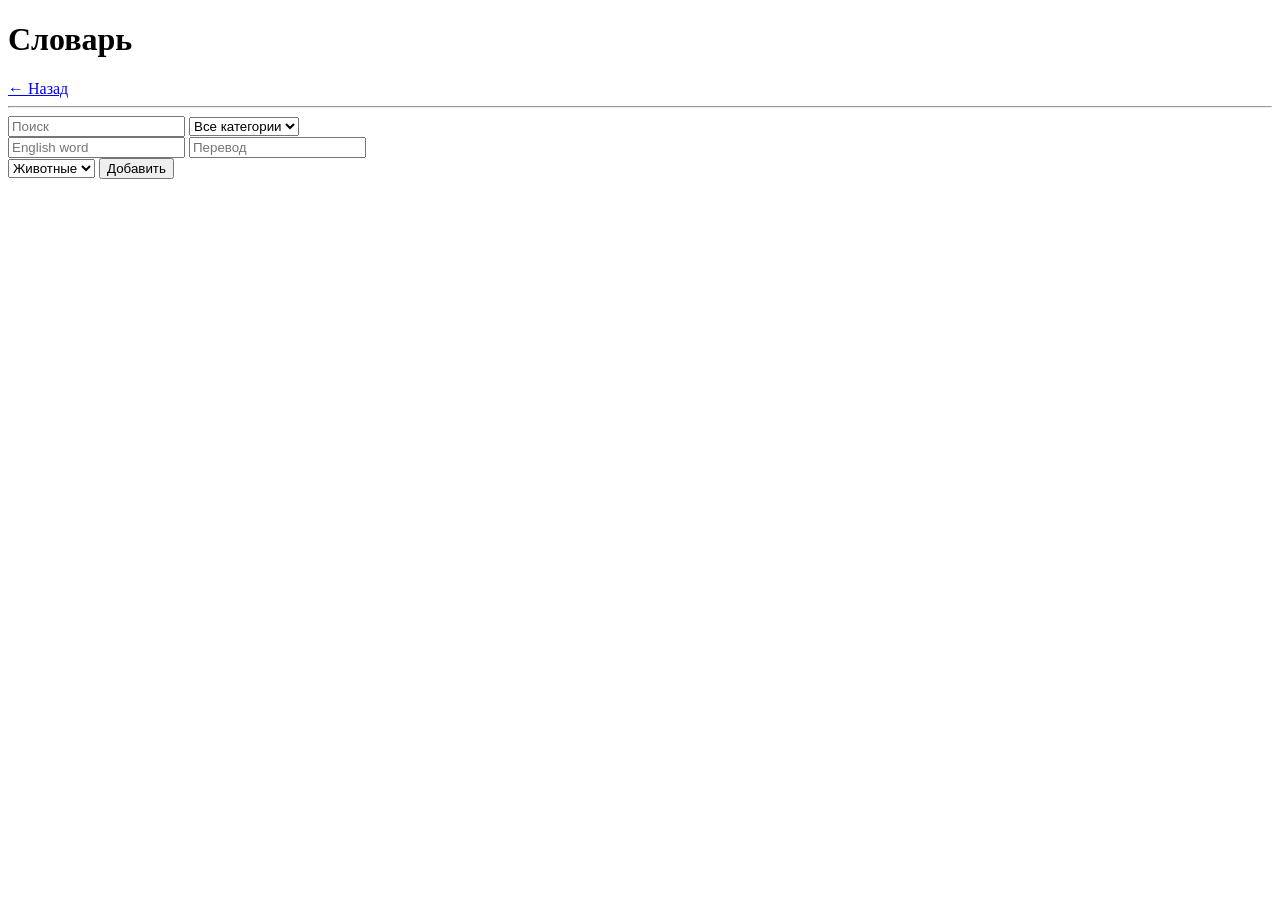
==== dictionary.html @ a877872c "Начало" ====
<!DOCTYPE html>
<html lang="ru">
<head>
  <meta charset="UTF-8">
  <meta name="viewport" content="width=device-width, initial-scale=1.0">
  <title>Словарь</title>
  <link rel="stylesheet" href="style.css">
</head>
<body>
<h1>Словарь</h1>

<a href="index.html" class="back-link">← Назад</a>

<hr>

<input id="search" placeholder="Поиск">
<select id="filterCategory">
  <option value="all">Все категории</option>
  <option value="animals">Животные</option>
  <option value="food">Еда</option>
  <option value="people">Люди</option>
  <option value="objects">Предметы</option>
  <option value="colors">Цвета</option>
</select>



<div>
<input id="eng" placeholder="English word">
<input id="ru" placeholder="Перевод">
</div>

<select>
  <option value="animals">Животные</option>
  <option value="food">Еда</option>
  <option value="people">Люди</option>
  <option value="objects">Предметы</option>
  <option value="colors">Цвета</option>
</select>

<button>Добавить</button>


</div>

</div>
</body>
</html>
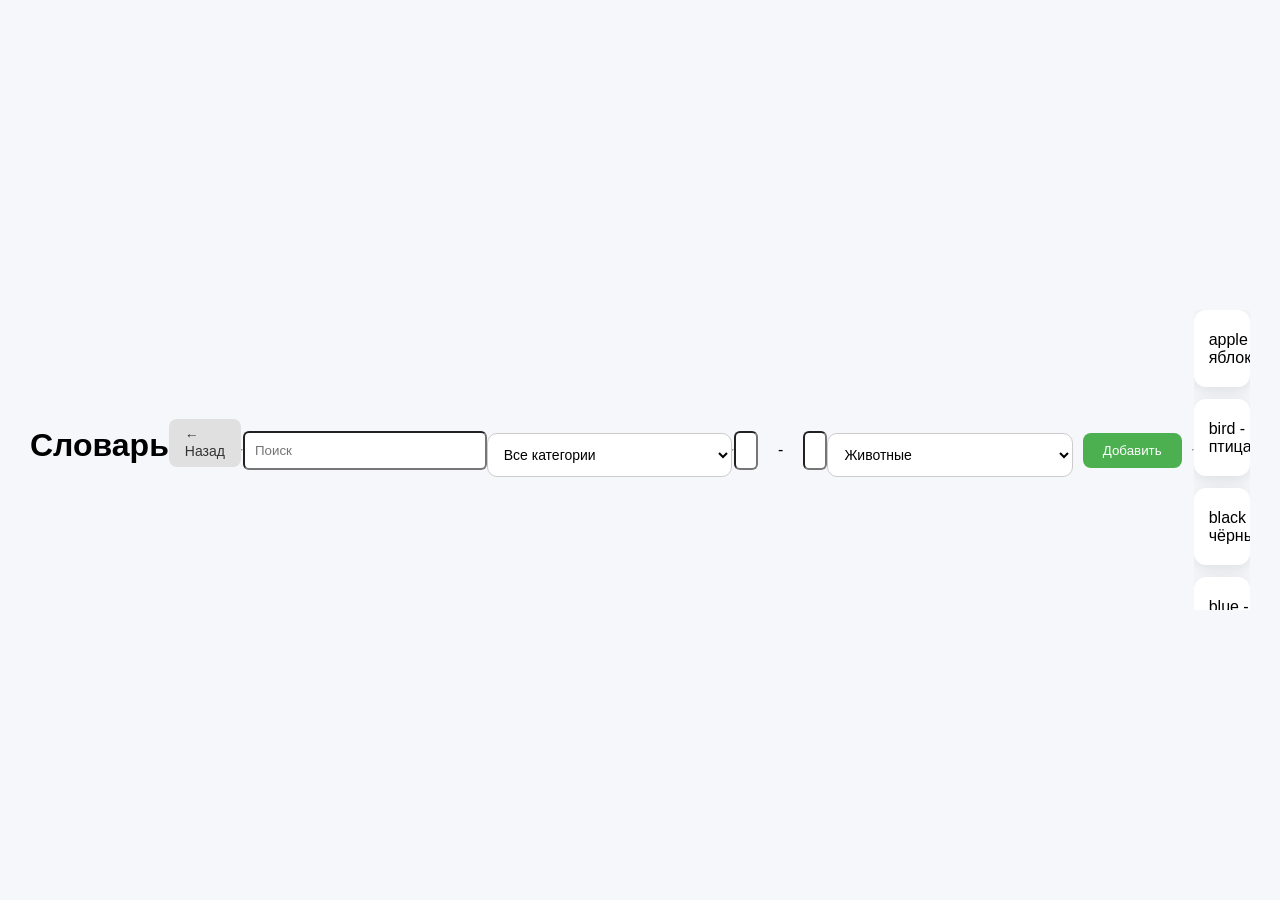
==== commit 6162a2e4: "Java Script" ====
--- a/dictionary.html
+++ b/dictionary.html
@@ -22,15 +22,17 @@
   <option value="objects">Предметы</option>
   <option value="colors">Цвета</option>
 </select>
+<br><br>
+<hr>
 
 
-
-<div>
+<div style="display: flex; justify-content: center;">
 <input id="eng" placeholder="English word">
+<P style="margin: 20px;">-</P>
 <input id="ru" placeholder="Перевод">
 </div>
 
-<select>
+<select id="category">
   <option value="animals">Животные</option>
   <option value="food">Еда</option>
   <option value="people">Люди</option>
@@ -38,11 +40,14 @@
   <option value="colors">Цвета</option>
 </select>
 
-<button>Добавить</button>
+<button onclick="add()">Добавить</button>
+<hr>
 
+<div id="wordList" class="word-list">
 
 </div>
 
 </div>
+<script src="dictionary.js"></script>
 </body>
 </html>
--- a/style.css
+++ b/style.css
@@ -0,0 +1,232 @@
+* {
+  box-sizing: border-box;
+}
+
+body {
+  font-family: Arial, sans-serif;
+  background-color: #f5f7fa;
+  margin: 0;
+  padding: 30px;
+
+  display: flex;
+  justify-content: center;
+  align-items: center;
+  height: 100vh;
+}
+
+h1 {
+  text-align: center;
+  margin-bottom: 30px;
+}
+
+button {
+  padding: 10px 20px;
+  margin: 10px;
+  border: none;
+  border-radius: 8px;
+  cursor: pointer;
+  background-color: #4CAF50;
+  color: white;
+}
+
+button:hover {
+  background-color: #45a049;
+    transform: scale(1.05);
+}
+
+a {
+  text-decoration: none;
+}
+
+input {
+  padding: 10px;
+  margin: 10px 0;
+  width: 100%;
+  border-radius: 6px;
+}
+select {
+  width: 100%;
+  padding: 12px;
+  border-radius: 10px;
+  border: 1px solid #ccc;
+  background-color: white;
+  font-size: 14px;
+  cursor: pointer;
+
+  margin-top: 10px;
+}
+
+    
+select:hover {
+  border-color: #888;
+}
+
+label {
+  display: block;
+  margin-top: 15px;
+  font-weight: bold;
+}
+
+.container {
+  background-color: white;
+  padding: 40px;
+  border-radius: 16px;
+  text-align: center;
+  width: 45%;
+  box-shadow: 0 5px 20px rgba(0,0,0,0.1);
+  position: relative;
+}
+
+
+.word-list {
+  margin-top: 20px;
+    max-height: 300px;
+  overflow-y: auto;
+  overflow-x: hidden;
+}
+
+.word-card {
+  background-color: #ffffff;
+  padding: 15px;
+  margin-bottom: 12px;
+  border-radius: 12px;
+
+  display: flex;
+  justify-content: space-between;
+  align-items: center;
+
+  box-shadow: 0 4px 15px rgba(0,0,0,0.1);
+  transition: 0.2s;
+}
+
+.word-card:hover {
+  transform: scale(1.02);
+}
+
+.delete-btn {
+  background-color: #e74c3c;
+  color: white;
+  border: none;
+  padding: 6px 10px;
+  border-radius: 6px;
+  cursor: pointer;
+}
+
+.delete-btn:hover {
+  background-color: #c0392b;
+}
+
+.category {
+  background-color: #eee;
+  padding: 4px 8px;
+  border-radius: 6px;
+  font-size: 12px;
+  margin-left: 10px;
+}
+
+.hint-btn:hover {
+    background-color: #c0aa49;
+}
+.training-card {
+  margin: 20px 0;
+  padding: 20px;
+  background-color: #ffffff;
+  border-radius: 16px;
+  box-shadow: 0 4px 20px rgba(0,0,0,0.1);
+  animation: fadeIn 0.5s ease;
+  transition: 0.3s;
+}
+
+.training-card:hover {
+  transform: translateY(-3px);
+}
+
+.question {
+  font-size: 28px;
+  text-align: center;
+  font-weight: bold;
+}
+
+.answer-input {
+  width: 100%;
+  padding: 12px;
+  border-radius: 8px;
+  margin-top: 10px;
+}
+
+.buttons {
+  margin-top: 15px;
+}
+
+.check-btn {
+  background-color: #4CAF50;
+  color: white;
+}
+
+.hint-btn {
+  background-color: #f39c12;
+  color: white;
+}
+
+.hint-btn:hover {
+    background-color: #da8f20;
+}
+
+.result {
+  margin-top: 15px;
+  font-weight: bold;
+  text-align: center;
+} 
+
+.back-link {
+  text-decoration: none;
+  display: inline-block;
+  margin-bottom: 10px;
+}
+
+@keyframes fadeIn {
+  from {
+    opacity: 0;
+    transform: translateY(20px);
+  }
+  to {
+    opacity: 1;
+    transform: translateY(0);
+  }
+}
+
+
+
+button {
+  transition: 0.2s;
+}
+
+
+
+button:active {
+  transform: scale(0.95);
+}
+
+
+
+.back-link {
+  display: inline-block;
+  padding: 8px 16px;
+  margin-bottom: 15px;
+
+  background-color: #e0e0e0;
+  color: #333;
+
+  border-radius: 8px;
+  text-decoration: none;
+  font-size: 14px;
+
+  transition: 0.2s;
+}
+
+.back-link:hover {
+  background-color: #d5d5d5;
+  transform: translateX(-3px);
+}
+
+
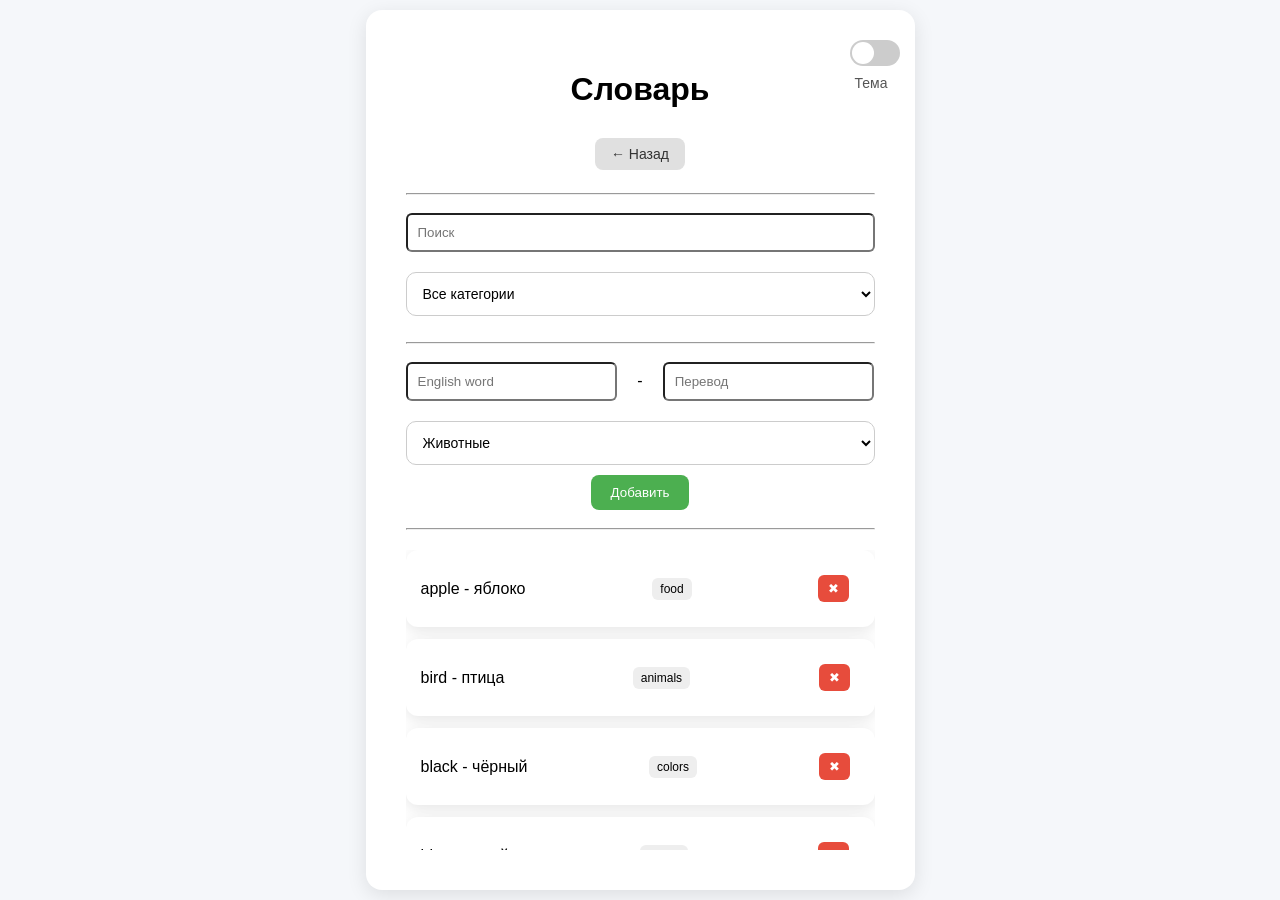
==== commit f727cd0a: "Переключение темы" ====
--- a/dictionary.html
+++ b/dictionary.html
@@ -7,6 +7,14 @@
   <link rel="stylesheet" href="style.css">
 </head>
 <body>
+<div class="container">
+  <div class="theme-control">
+  <span class="theme-label">Тема</span>
+  <label class="theme-switch">
+    <input type="checkbox" id="themeToggle">
+    <span class="slider"></span>
+  </label>
+</div>
 <h1>Словарь</h1>
 
 <a href="index.html" class="back-link">← Назад</a>
--- a/style.css
+++ b/style.css
@@ -230,3 +230,156 @@
 }
 
 
+.theme-control {
+  position: absolute;
+  top: 15px;
+  right: 40px;
+
+  display: flex;
+  flex-direction: column;
+  align-items: center;
+  gap: 8px;
+}
+
+.theme-label {
+  font-size: 14px;
+  color: #555;
+  position: absolute;
+  top: 50px;
+  left: 30px;
+}
+
+body.dark {
+  background-color: #1e1e1e;
+  color: #ffffff;
+}
+
+body.dark .container {
+  background-color: #2c2c2c;
+}
+
+body.dark input,
+body.dark select {
+  background-color: #3a3a3a;
+  color: white;
+  border: 1px solid #555;
+}
+
+body.dark .word-card,
+body.dark .training-card {
+  background-color: #333;
+}
+
+body.dark .category {
+  background-color: #555;
+  color: #ddd;
+}
+
+body.dark .back-link {
+  background-color: #444;
+  color: #fff;
+}
+
+body.dark .back-link:hover {
+  background-color: #555;
+}
+
+body.dark .theme-label {
+  color: #ccc;
+}
+
+
+.theme-switch {
+  position: relative;
+  display: inline-block;
+  width: 50px;
+  height: 26px;
+  margin-bottom: 15px;
+}
+
+.theme-switch input {
+  display: none;
+}
+
+.slider {
+  position: absolute;
+  cursor: pointer;
+  background-color: #ccc;
+  border-radius: 20px;
+  width: 100%;
+  height: 100%;
+  transition: 0.3s;
+}
+
+.slider::before {
+  content: "";
+  position: absolute;
+  width: 22px;
+  height: 22px;
+  left: 2px;
+  top: 2px;
+  background-color: white;
+  border-radius: 50%;
+  transition: 0.3s;
+}
+
+input:checked + .slider {
+  background-color: #4CAF50;
+}
+
+input:checked + .slider::before {
+  transform: translateX(24px);
+}
+
+
+@media (max-width: 800px) {
+
+  body {
+    padding: 10px;
+    height: auto;
+    align-items: flex-start;
+  }
+
+  .container {
+    width: 100%;
+    padding: 20px;
+  }
+
+  h1 {
+    font-size: 22px;
+  }
+
+  input {
+    width: 100%;
+  }
+
+  .buttons {
+    display: flex;
+    flex-direction: column;
+  }
+
+  button {
+    width: 100%;
+    margin: 5px 0;
+  }
+
+  .question {
+    font-size: 22px;
+  }
+
+
+
+.word-card {
+  flex-direction: row;
+  justify-content: space-between;
+  align-items: center;
+}
+
+  .delete-btn {
+    align-self: flex-end;
+    width: auto; 
+  padding: 6px 10px;
+  }
+
+}
+
